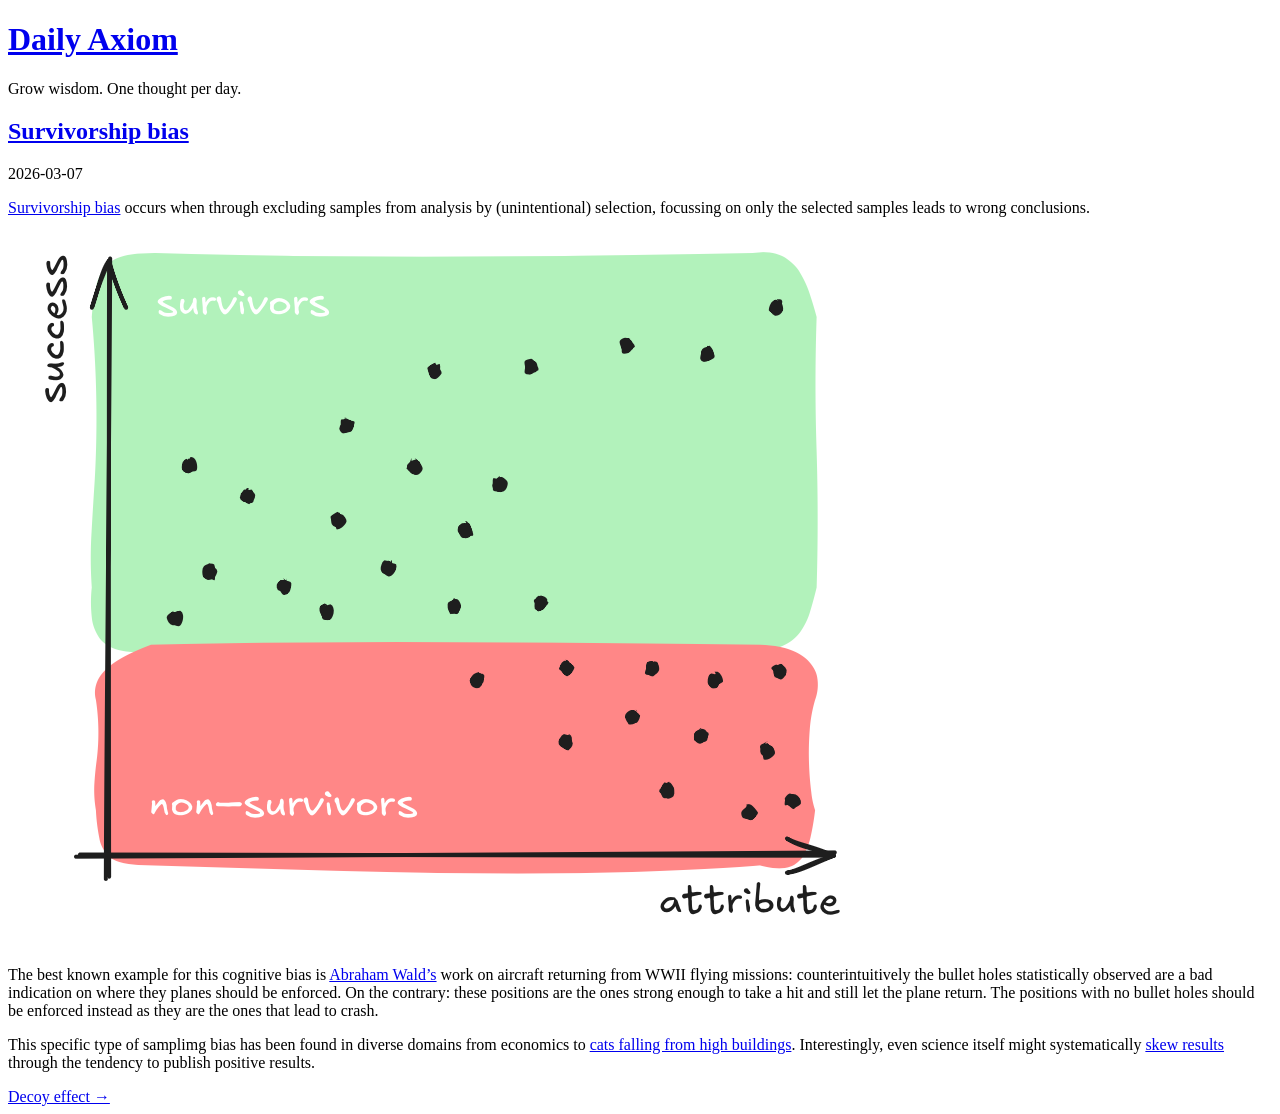
==== index.html @ 3154c3d4 "Deploy bfncs/dailyaxiom to bfncs/dailyaxiom:gh-pages" ====
<!doctype html><html lang=en><head><meta charset=utf-8><meta content="width=device-width,initial-scale=1" name=viewport><title>Daily Axiom</title><link href=https://dailyaxiom.eu/favicon.svg rel=icon type=image/svg+xml><link href=https://dailyaxiom.eu/style.css rel=stylesheet><link title="Daily Axiom" href=https://dailyaxiom.eu/atom.xml rel=alternate type=application/atom+xml><body><header><h1><a href=/>Daily Axiom</a></h1><p class=tagline>Grow wisdom. One thought per day.</header><main><article><h2><a href=https://dailyaxiom.eu/posts/survivorship-bias/>Survivorship bias</a></h2><div class=meta>2026-03-07</div><div class=content><p><a href=https://en.wikipedia.org/wiki/Survivorship_bias rel=external>Survivorship bias</a> occurs when through excluding samples from analysis by (unintentional) selection, focussing on only the selected samples leads to wrong conclusions.<p><img alt="Diagram showing how different conclusions can be drawn looking at all samples or only survivors" src=/img/survivorship-bias.excalidraw.png><p>The best known example for this cognitive bias is <a href=https://en.wikipedia.org/wiki/Abraham_Wald rel=external>Abraham Wald’s</a> work on aircraft returning from WWII flying missions: counterintuitively the bullet holes statistically observed are a bad indication on where they planes should be enforced. On the contrary: these positions are the ones strong enough to take a hit and still let the plane return. The positions with no bullet holes should be enforced instead as they are the ones that lead to crash.<p>This specific type of samplimg bias has been found in diverse domains from economics to <a href=https://pubmed.ncbi.nlm.nih.gov/3692980/ rel=external>cats falling from high buildings</a>. Interestingly, even science itself might systematically <a href=https://pmc.ncbi.nlm.nih.gov/articles/PMC1182327/ rel=external>skew results</a> through the tendency to publish positive results.</div></article><nav class=post-nav><div class=nav-left></div><div class=nav-right><a title="Newer post" href=https://dailyaxiom.eu/posts/decoy-effect/>Decoy effect →</a></div></nav></main>
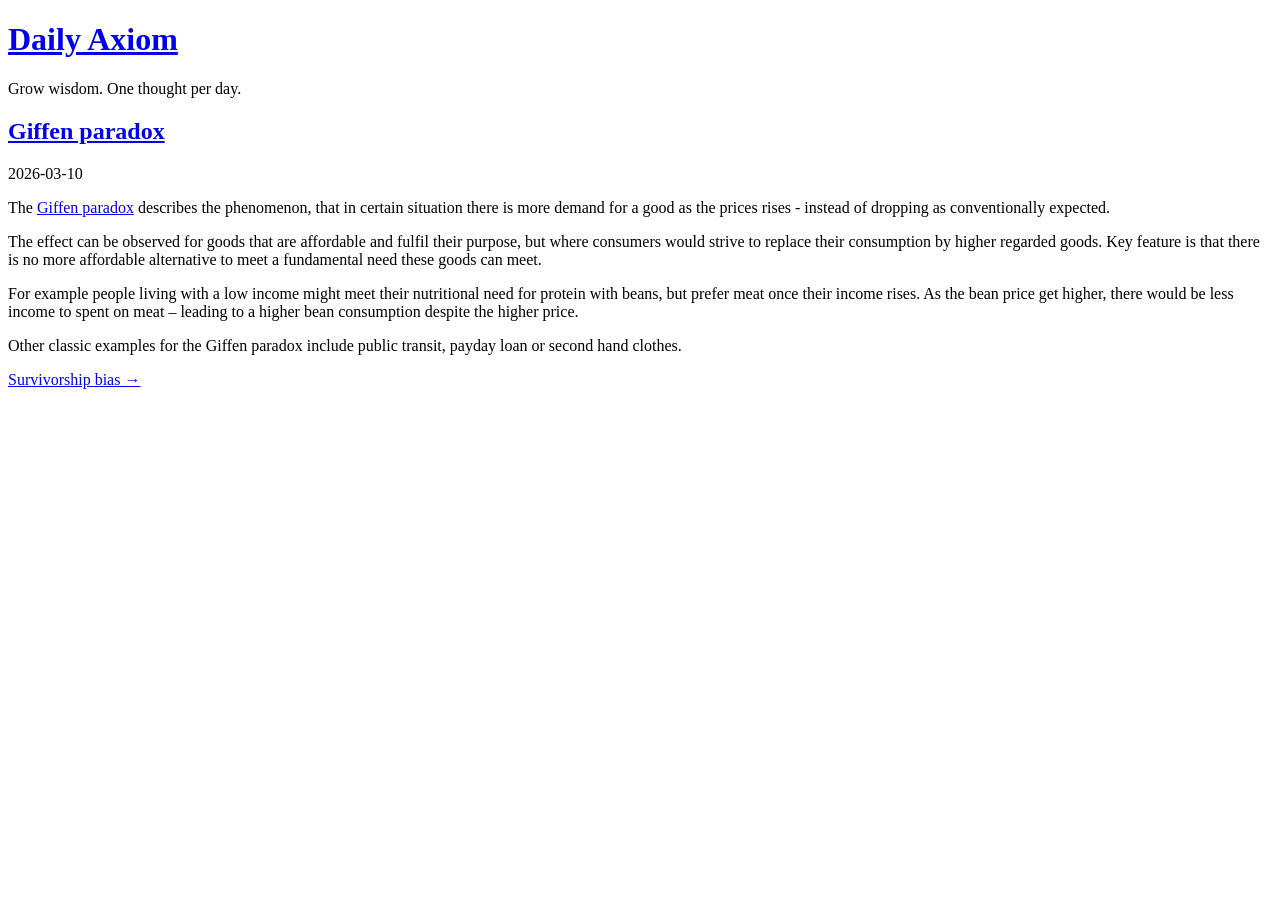
==== commit a9644e56: "Deploy bfncs/dailyaxiom to bfncs/dailyaxiom:gh-pages" ====
--- a/index.html
+++ b/index.html
@@ -1 +1 @@
-<!doctype html><html lang=en><head><meta charset=utf-8><meta content="width=device-width,initial-scale=1" name=viewport><title>Daily Axiom</title><link href=https://dailyaxiom.eu/favicon.svg rel=icon type=image/svg+xml><link href=https://dailyaxiom.eu/style.css rel=stylesheet><link title="Daily Axiom" href=https://dailyaxiom.eu/atom.xml rel=alternate type=application/atom+xml><body><header><h1><a href=/>Daily Axiom</a></h1><p class=tagline>Grow wisdom. One thought per day.</header><main><article><h2><a href=https://dailyaxiom.eu/posts/survivorship-bias/>Survivorship bias</a></h2><div class=meta>2026-03-07</div><div class=content><p><a href=https://en.wikipedia.org/wiki/Survivorship_bias rel=external>Survivorship bias</a> occurs when through excluding samples from analysis by (unintentional) selection, focussing on only the selected samples leads to wrong conclusions.<p><img alt="Diagram showing how different conclusions can be drawn looking at all samples or only survivors" src=/img/survivorship-bias.excalidraw.png><p>The best known example for this cognitive bias is <a href=https://en.wikipedia.org/wiki/Abraham_Wald rel=external>Abraham Wald’s</a> work on aircraft returning from WWII flying missions: counterintuitively the bullet holes statistically observed are a bad indication on where they planes should be enforced. On the contrary: these positions are the ones strong enough to take a hit and still let the plane return. The positions with no bullet holes should be enforced instead as they are the ones that lead to crash.<p>This specific type of samplimg bias has been found in diverse domains from economics to <a href=https://pubmed.ncbi.nlm.nih.gov/3692980/ rel=external>cats falling from high buildings</a>. Interestingly, even science itself might systematically <a href=https://pmc.ncbi.nlm.nih.gov/articles/PMC1182327/ rel=external>skew results</a> through the tendency to publish positive results.</div></article><nav class=post-nav><div class=nav-left></div><div class=nav-right><a title="Newer post" href=https://dailyaxiom.eu/posts/decoy-effect/>Decoy effect →</a></div></nav></main>+<!doctype html><html lang=en><head><meta charset=utf-8><meta content="width=device-width,initial-scale=1" name=viewport><title>Daily Axiom</title><link href=https://dailyaxiom.eu/favicon.svg rel=icon type=image/svg+xml><link href=https://dailyaxiom.eu/style.css rel=stylesheet><link title="Daily Axiom" href=https://dailyaxiom.eu/atom.xml rel=alternate type=application/atom+xml><body><header><h1><a href=/>Daily Axiom</a></h1><p class=tagline>Grow wisdom. One thought per day.</header><main><article><h2><a href=https://dailyaxiom.eu/posts/giffen-paradox/>Giffen paradox</a></h2><div class=meta>2026-03-10</div><div class=content><p>The <a href=https://en.wikipedia.org/wiki/Giffen_good rel=external>Giffen paradox</a> describes the phenomenon, that in certain situation there is more demand for a good as the prices rises - instead of dropping as conventionally expected.<p>The effect can be observed for goods that are affordable and fulfil their purpose, but where consumers would strive to replace their consumption by higher regarded goods. Key feature is that there is no more affordable alternative to meet a fundamental need these goods can meet.<p>For example people living with a low income might meet their nutritional need for protein with beans, but prefer meat once their income rises. As the bean price get higher, there would be less income to spent on meat – leading to a higher bean consumption despite the higher price.<p>Other classic examples for the Giffen paradox include public transit, payday loan or second hand clothes.</div></article><nav class=post-nav><div class=nav-left></div><div class=nav-right><a title="Newer post" href=https://dailyaxiom.eu/posts/survivorship-bias/>Survivorship bias →</a></div></nav></main>
